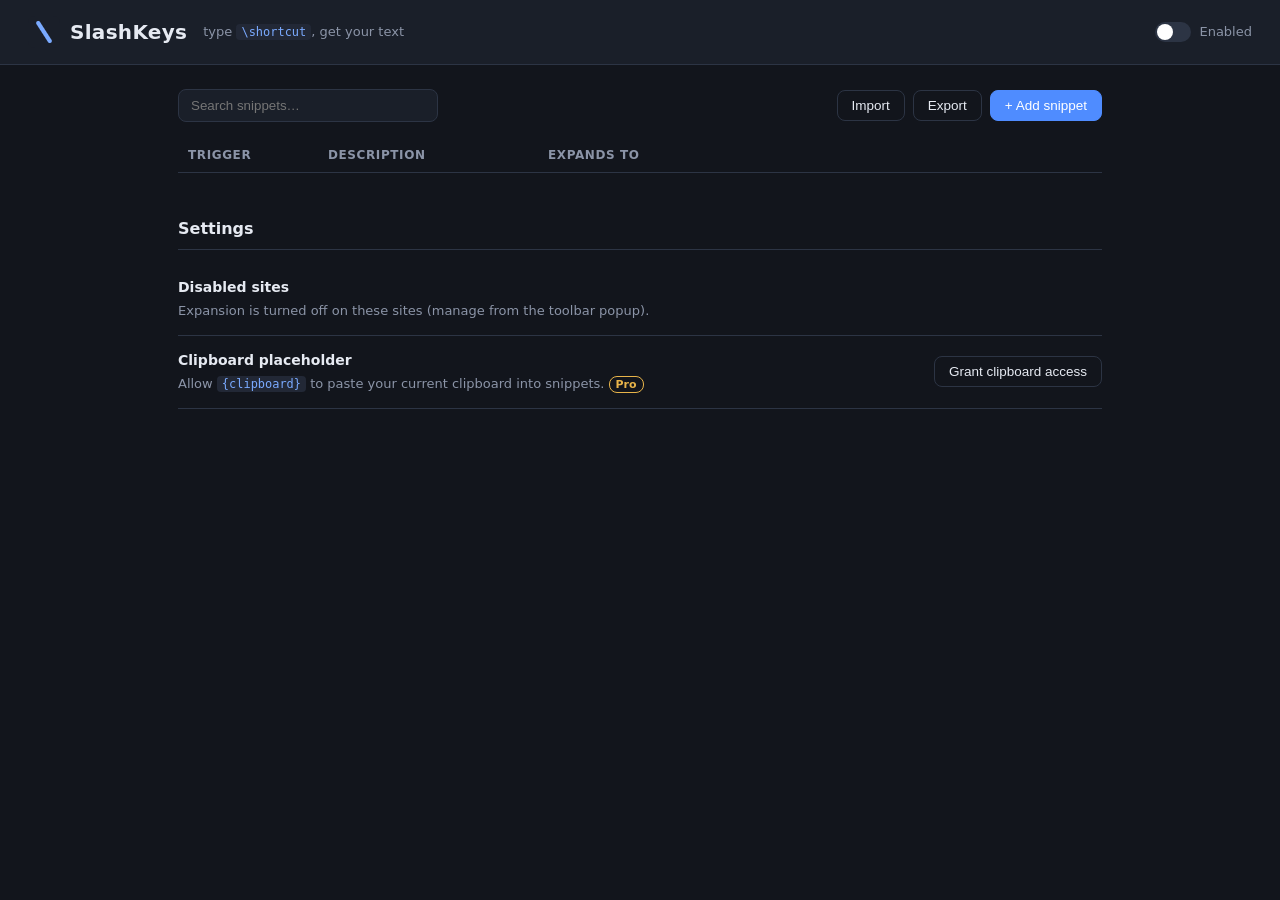
==== src/options/options.html @ 194c9e8b "SlashKeys v0.1.0 — MV3 text expander: engine, options, popup, freemium scaffold Co-Authored-By: Clau" ====
<!DOCTYPE html>
<html lang="en">
<head>
  <meta charset="UTF-8">
  <title>SlashKeys — Snippets</title>
  <link rel="stylesheet" href="options.css">
</head>
<body>
  <header>
    <div class="brand">
      <img src="../../assets/icons/icon32.png" alt="" onerror="this.style.display='none'">
      <h1>SlashKeys</h1>
      <span class="tagline">type <code>\shortcut</code>, get your text</span>
    </div>
    <div class="header-actions">
      <span id="pro-badge" class="badge hidden">PRO</span>
      <button id="upgrade-btn" class="btn btn-accent hidden">Upgrade to Pro</button>
      <label class="switch" title="Turn all expansion on/off">
        <input type="checkbox" id="global-enabled">
        <span class="slider"></span>
        <span class="switch-label">Enabled</span>
      </label>
    </div>
  </header>

  <main>
    <div class="toolbar">
      <input type="search" id="search" placeholder="Search snippets…">
      <span id="count" class="count"></span>
      <div class="toolbar-right">
        <button id="import-btn" class="btn btn-ghost">Import</button>
        <button id="export-btn" class="btn btn-ghost">Export</button>
        <button id="add-btn" class="btn btn-primary">+ Add snippet</button>
      </div>
    </div>

    <div id="limit-banner" class="banner hidden">
      You've reached the free limit of <b>20 snippets</b>.
      <button id="limit-upgrade" class="btn btn-accent btn-sm">Go unlimited with Pro</button>
    </div>

    <table id="snippet-table">
      <thead>
        <tr>
          <th style="width:140px">Trigger</th>
          <th style="width:220px">Description</th>
          <th>Expands to</th>
          <th style="width:130px"></th>
        </tr>
      </thead>
      <tbody id="tbody"></tbody>
    </table>
    <div id="empty" class="empty hidden">
      No snippets yet. Click <b>+ Add snippet</b> to create your first one, then type
      <code>\yourtrigger</code> in any text field on any website.
    </div>

    <section class="settings">
      <h2>Settings</h2>
      <div class="setting-row">
        <div>
          <b>Disabled sites</b>
          <p>Expansion is turned off on these sites (manage from the toolbar popup).</p>
        </div>
        <div id="disabled-sites" class="chips"></div>
      </div>
      <div class="setting-row">
        <div>
          <b>Clipboard placeholder</b>
          <p>Allow <code>{clipboard}</code> to paste your current clipboard into snippets. <span class="pro-tag">Pro</span></p>
        </div>
        <button id="clipboard-perm" class="btn btn-ghost">Grant clipboard access</button>
      </div>
    </section>
  </main>

  <!-- Add / Edit modal -->
  <div id="modal" class="modal-overlay hidden">
    <div class="modal">
      <h2 id="modal-title">Add snippet</h2>
      <label>Trigger
        <div class="trigger-input">
          <span class="prefix">\</span>
          <input type="text" id="f-trigger" placeholder="greeting" autocomplete="off" spellcheck="false">
        </div>
        <span class="hint">You'll type <code>\</code> + this to expand. Letters, numbers, dashes — no spaces.</span>
      </label>
      <label>Description <span class="hint-inline">(optional)</span>
        <input type="text" id="f-description" placeholder="Long greeting for tickets">
      </label>
      <label>Expands to
        <textarea id="f-content" rows="7" placeholder="Hi there,&#10;&#10;Thanks for reaching out!"></textarea>
      </label>
      <div class="placeholder-bar">
        <span>Insert:</span>
        <button class="chip-btn" data-ph="{date}">{date}</button>
        <button class="chip-btn" data-ph="{time}">{time}</button>
        <button class="chip-btn" data-ph="{date:YYYY-MM-DD}">{date:custom}</button>
        <button class="chip-btn" data-ph="{clipboard}">{clipboard}</button>
        <button class="chip-btn" data-ph="{cursor}">{cursor}</button>
        <span class="pro-tag" id="ph-pro-tag">Pro</span>
      </div>
      <div id="f-preview" class="preview hidden"></div>
      <div id="f-error" class="error hidden"></div>
      <div class="modal-actions">
        <button id="f-cancel" class="btn btn-ghost">Cancel</button>
        <button id="f-save" class="btn btn-primary">Save</button>
      </div>
    </div>
  </div>

  <input type="file" id="import-file" accept=".json,.txt,.csv" class="hidden">

  <script src="../lib/extpay.js"></script>
  <script src="../expander.js"></script>
  <script src="options.js"></script>
</body>
</html>
---- src/options/options.css ----
:root {
  --bg: #12151c;
  --bg-raised: #1a1f29;
  --bg-hover: #222836;
  --border: #2c3444;
  --text: #e6eaf2;
  --text-dim: #8b94a7;
  --accent: #4f8cff;
  --accent-lit: #7aaaff;
  --gold: #e8b44a;
  --danger: #e05555;
  --radius: 8px;
  --font-mono: ui-monospace, 'Cascadia Code', Consolas, monospace;
}

* { box-sizing: border-box; }

body {
  margin: 0;
  background: var(--bg);
  color: var(--text);
  font: 14px/1.5 system-ui, 'Segoe UI', sans-serif;
}

header {
  display: flex;
  align-items: center;
  justify-content: space-between;
  padding: 16px 28px;
  border-bottom: 1px solid var(--border);
  background: var(--bg-raised);
}

.brand { display: flex; align-items: center; gap: 10px; }
.brand h1 { font-size: 20px; margin: 0; letter-spacing: 0.3px; }
.tagline { color: var(--text-dim); font-size: 13px; margin-left: 6px; }

code {
  font-family: var(--font-mono);
  background: var(--bg-hover);
  padding: 1px 5px;
  border-radius: 4px;
  color: var(--accent-lit);
  font-size: 0.92em;
}

main { max-width: 980px; margin: 0 auto; padding: 24px 28px 60px; }

.header-actions { display: flex; align-items: center; gap: 14px; }

.badge {
  background: var(--gold);
  color: #1a1405;
  font-weight: 700;
  font-size: 11px;
  padding: 3px 8px;
  border-radius: 10px;
  letter-spacing: 0.5px;
}

.hidden { display: none !important; }

/* Buttons */
.btn {
  border: 1px solid var(--border);
  background: var(--bg-hover);
  color: var(--text);
  padding: 7px 14px;
  border-radius: var(--radius);
  cursor: pointer;
  font-size: 13.5px;
}
.btn:hover { filter: brightness(1.15); }
.btn-primary { background: var(--accent); border-color: var(--accent); color: #fff; }
.btn-accent { background: var(--gold); border-color: var(--gold); color: #1a1405; font-weight: 600; }
.btn-ghost { background: transparent; }
.btn-sm { padding: 4px 10px; font-size: 12.5px; }
.btn-icon {
  background: none; border: none; cursor: pointer; font-size: 15px;
  padding: 4px 6px; border-radius: 6px; color: var(--text-dim);
}
.btn-icon:hover { background: var(--bg-hover); color: var(--text); }

/* Toggle switch */
.switch { display: inline-flex; align-items: center; gap: 8px; cursor: pointer; }
.switch input { display: none; }
.slider {
  width: 36px; height: 20px; background: var(--border);
  border-radius: 20px; position: relative; transition: background 0.15s;
}
.slider::after {
  content: ''; position: absolute; top: 2px; left: 2px;
  width: 16px; height: 16px; background: #fff; border-radius: 50%;
  transition: left 0.15s;
}
.switch input:checked + .slider { background: var(--accent); }
.switch input:checked + .slider::after { left: 18px; }
.switch-label { font-size: 13px; color: var(--text-dim); }

/* Toolbar */
.toolbar { display: flex; align-items: center; gap: 12px; margin-bottom: 16px; }
.toolbar-right { margin-left: auto; display: flex; gap: 8px; }
#search {
  background: var(--bg-raised);
  border: 1px solid var(--border);
  color: var(--text);
  padding: 8px 12px;
  border-radius: var(--radius);
  width: 260px;
}
#search:focus { outline: none; border-color: var(--accent); }
.count { color: var(--text-dim); font-size: 13px; }

.banner {
  background: rgba(232, 180, 74, 0.1);
  border: 1px solid rgba(232, 180, 74, 0.4);
  padding: 10px 14px;
  border-radius: var(--radius);
  margin-bottom: 16px;
  display: flex;
  align-items: center;
  gap: 12px;
}

/* Table */
table { width: 100%; border-collapse: collapse; }
th {
  text-align: left; color: var(--text-dim); font-weight: 600;
  font-size: 12px; text-transform: uppercase; letter-spacing: 0.6px;
  padding: 8px 10px; border-bottom: 1px solid var(--border);
}
td { padding: 10px; border-bottom: 1px solid var(--border); vertical-align: top; }
tbody tr:hover { background: var(--bg-raised); }
.content-preview {
  color: var(--text-dim);
  white-space: nowrap; overflow: hidden; text-overflow: ellipsis;
  max-width: 420px; display: block;
}
.row-disabled { opacity: 0.45; }
.row-actions { display: flex; gap: 2px; justify-content: flex-end; }

.empty {
  text-align: center; color: var(--text-dim);
  padding: 48px 20px; border: 1px dashed var(--border); border-radius: var(--radius);
  margin-top: 12px;
}

/* Settings */
.settings { margin-top: 44px; }
.settings h2 { font-size: 16px; border-bottom: 1px solid var(--border); padding-bottom: 8px; }
.setting-row {
  display: flex; justify-content: space-between; align-items: center;
  gap: 20px; padding: 14px 0; border-bottom: 1px solid var(--border);
}
.setting-row p { margin: 3px 0 0; color: var(--text-dim); font-size: 13px; }
.chips { display: flex; gap: 6px; flex-wrap: wrap; }
.chip {
  background: var(--bg-hover); border: 1px solid var(--border);
  padding: 3px 10px; border-radius: 14px; font-size: 12.5px;
  display: inline-flex; align-items: center; gap: 6px;
}
.chip button { background: none; border: none; color: var(--text-dim); cursor: pointer; padding: 0; }
.pro-tag {
  color: var(--gold); font-size: 11px; font-weight: 700;
  border: 1px solid var(--gold); padding: 1px 6px; border-radius: 8px;
}

/* Modal */
.modal-overlay {
  position: fixed; inset: 0; background: rgba(0, 0, 0, 0.55);
  display: flex; align-items: center; justify-content: center; z-index: 50;
}
.modal {
  background: var(--bg-raised); border: 1px solid var(--border);
  border-radius: 12px; padding: 22px 24px; width: 560px; max-width: 92vw;
  max-height: 90vh; overflow-y: auto;
}
.modal h2 { margin: 0 0 16px; font-size: 17px; }
.modal label { display: block; margin-bottom: 14px; font-weight: 600; font-size: 13px; }
.modal input[type="text"], .modal textarea {
  display: block; width: 100%; margin-top: 5px;
  background: var(--bg); border: 1px solid var(--border); color: var(--text);
  padding: 8px 10px; border-radius: var(--radius); font: inherit;
}
.modal textarea { font-family: var(--font-mono); font-size: 13px; resize: vertical; }
.modal input:focus, .modal textarea:focus { outline: none; border-color: var(--accent); }
.trigger-input { display: flex; align-items: center; margin-top: 5px; }
.trigger-input .prefix {
  font-family: var(--font-mono); font-size: 16px; color: var(--accent-lit);
  background: var(--bg); border: 1px solid var(--border); border-right: none;
  border-radius: var(--radius) 0 0 var(--radius); padding: 7px 10px;
}
.trigger-input input { margin-top: 0 !important; border-radius: 0 var(--radius) var(--radius) 0 !important; }
.hint { display: block; font-weight: 400; color: var(--text-dim); font-size: 12px; margin-top: 4px; }
.hint-inline { font-weight: 400; color: var(--text-dim); font-size: 12px; }
.placeholder-bar {
  display: flex; align-items: center; gap: 6px; flex-wrap: wrap;
  font-size: 12.5px; color: var(--text-dim); margin-bottom: 12px;
}
.chip-btn {
  font-family: var(--font-mono); font-size: 12px;
  background: var(--bg-hover); color: var(--accent-lit);
  border: 1px solid var(--border); border-radius: 12px;
  padding: 2px 9px; cursor: pointer;
}
.chip-btn:hover { border-color: var(--accent); }
.preview {
  background: var(--bg); border: 1px solid var(--border); border-radius: var(--radius);
  padding: 10px 12px; font-size: 13px; white-space: pre-wrap;
  color: var(--text-dim); margin-bottom: 12px; max-height: 140px; overflow-y: auto;
}
.error { color: var(--danger); font-size: 13px; margin-bottom: 10px; }
.modal-actions { display: flex; justify-content: flex-end; gap: 10px; margin-top: 6px; }

.trigger-code {
  font-family: var(--font-mono); color: var(--accent-lit);
  background: var(--bg-hover); padding: 2px 7px; border-radius: 5px;
}
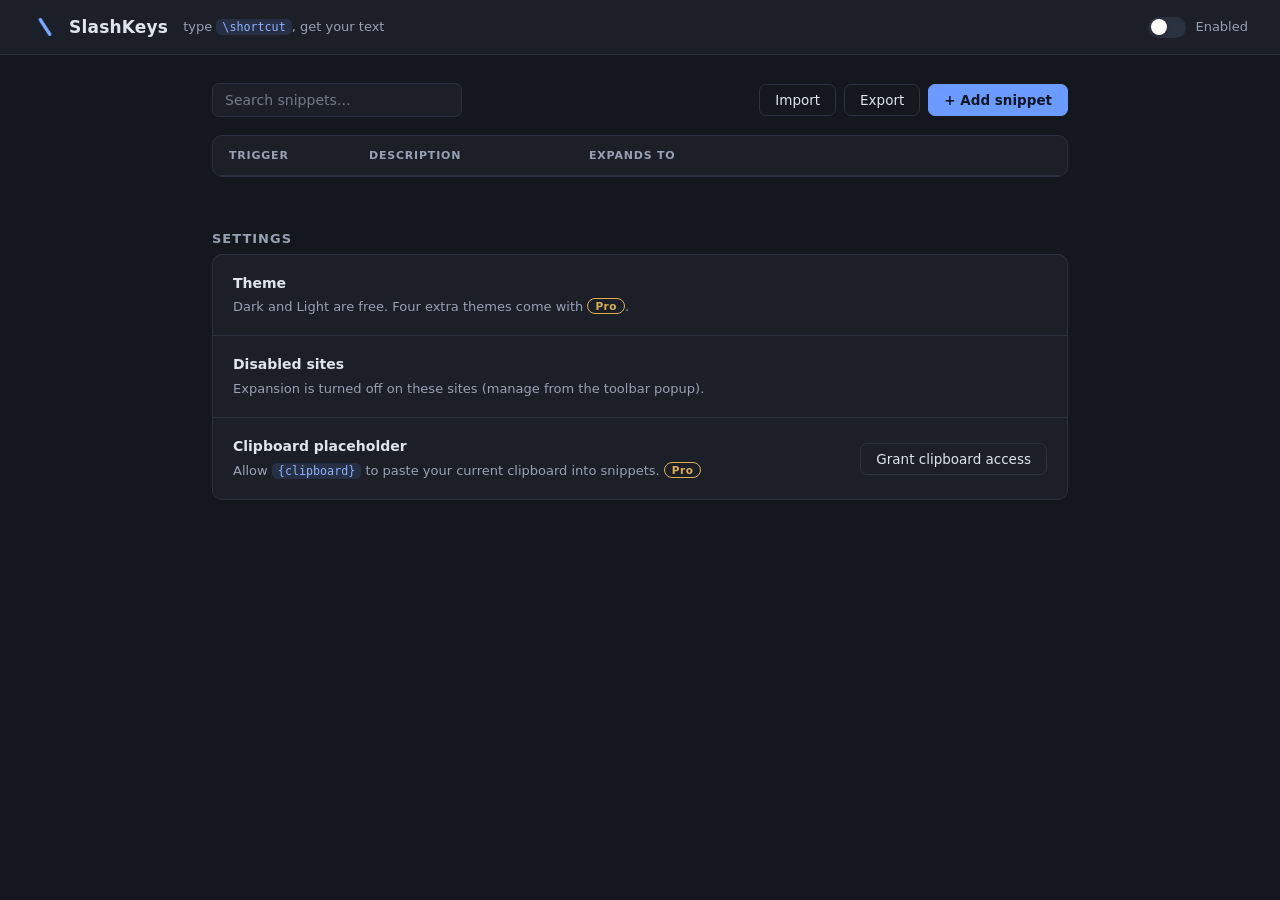
==== commit c16e0937: "UI overhaul: softer modern design + 6-theme system (Dark/Light free, 4 Pro themes) Co-Authored-By: C" ====
--- a/src/options/options.html
+++ b/src/options/options.html
@@ -3,6 +3,7 @@
 <head>
   <meta charset="UTF-8">
   <title>SlashKeys — Snippets</title>
+  <link rel="stylesheet" href="../themes.css">
   <link rel="stylesheet" href="options.css">
 </head>
 <body>
@@ -57,6 +58,13 @@
 
     <section class="settings">
       <h2>Settings</h2>
+      <div class="setting-row">
+        <div>
+          <b>Theme</b>
+          <p>Dark and Light are free. Four extra themes come with <span class="pro-tag">Pro</span>.</p>
+        </div>
+        <div id="theme-picker" class="theme-grid"></div>
+      </div>
       <div class="setting-row">
         <div>
           <b>Disabled sites</b>
--- a/src/themes.css
+++ b/src/themes.css
@@ -0,0 +1,118 @@
+/* SlashKeys theme system — every surface (options, popup) consumes these vars.
+   Theme is applied via <html data-theme="...">. Free: dark, light. Pro: the rest. */
+
+:root {
+  --radius: 10px;
+  --radius-sm: 7px;
+  --font-ui: "Segoe UI Variable Text", "Segoe UI", system-ui, -apple-system, sans-serif;
+  --font-mono: ui-monospace, "Cascadia Code", Consolas, monospace;
+
+  /* Dark (default) — soft, low-glare */
+  --bg: #15171e;
+  --bg-raised: #1c1f28;
+  --bg-hover: #242936;
+  --border: #2c3140;
+  --text: #dfe4ee;
+  --text-dim: #98a1b3;
+  --accent: #6c9bff;
+  --accent-soft: rgba(108, 155, 255, 0.13);
+  --accent-text: #8fb3ff;
+  --on-accent: #0e1524;
+  --gold: #dcae54;
+  --gold-soft: rgba(220, 174, 84, 0.12);
+  --danger: #e06c6c;
+  --shadow: 0 10px 34px rgba(0, 0, 0, 0.45);
+  color-scheme: dark;
+}
+
+:root[data-theme="light"] {
+  --bg: #f4f5f8;
+  --bg-raised: #ffffff;
+  --bg-hover: #edf0f5;
+  --border: #dfe3ea;
+  --text: #242b3d;
+  --text-dim: #64708a;
+  --accent: #3b76f0;
+  --accent-soft: rgba(59, 118, 240, 0.1);
+  --accent-text: #2b5fd0;
+  --on-accent: #ffffff;
+  --gold: #b8860b;
+  --gold-soft: rgba(184, 134, 11, 0.1);
+  --danger: #cc4949;
+  --shadow: 0 10px 30px rgba(30, 40, 70, 0.14);
+  color-scheme: light;
+}
+
+/* ── Pro themes ─────────────────────────────────────────────────────────── */
+
+:root[data-theme="midnight"] {
+  --bg: #0c0f16;
+  --bg-raised: #12161f;
+  --bg-hover: #1a1f2b;
+  --border: #232936;
+  --text: #d9dfec;
+  --text-dim: #8b94a8;
+  --accent: #4f8cff;
+  --accent-soft: rgba(79, 140, 255, 0.13);
+  --accent-text: #7aaaff;
+  --on-accent: #0a1020;
+  --gold: #e8b44a;
+  --gold-soft: rgba(232, 180, 74, 0.12);
+  --danger: #e05555;
+  --shadow: 0 12px 38px rgba(0, 0, 0, 0.6);
+  color-scheme: dark;
+}
+
+:root[data-theme="forest"] {
+  --bg: #121a15;
+  --bg-raised: #17221b;
+  --bg-hover: #1e2c23;
+  --border: #28372e;
+  --text: #dde8df;
+  --text-dim: #93a698;
+  --accent: #5fbf8a;
+  --accent-soft: rgba(95, 191, 138, 0.13);
+  --accent-text: #82d3a8;
+  --on-accent: #0c1710;
+  --gold: #d3b45c;
+  --gold-soft: rgba(211, 180, 92, 0.12);
+  --danger: #d96a5f;
+  --shadow: 0 10px 34px rgba(0, 0, 0, 0.5);
+  color-scheme: dark;
+}
+
+:root[data-theme="rose"] {
+  --bg: #faf4f2;
+  --bg-raised: #ffffff;
+  --bg-hover: #f4eae7;
+  --border: #e9dcd8;
+  --text: #3a2e32;
+  --text-dim: #8a7378;
+  --accent: #c96a75;
+  --accent-soft: rgba(201, 106, 117, 0.1);
+  --accent-text: #ad4f5b;
+  --on-accent: #ffffff;
+  --gold: #b08430;
+  --gold-soft: rgba(176, 132, 48, 0.1);
+  --danger: #c04545;
+  --shadow: 0 10px 28px rgba(90, 50, 60, 0.13);
+  color-scheme: light;
+}
+
+:root[data-theme="amoled"] {
+  --bg: #000000;
+  --bg-raised: #0c0c10;
+  --bg-hover: #16161c;
+  --border: #24242c;
+  --text: #e4e7ef;
+  --text-dim: #8f96a6;
+  --accent: #7aaaff;
+  --accent-soft: rgba(122, 170, 255, 0.12);
+  --accent-text: #9dc0ff;
+  --on-accent: #060a14;
+  --gold: #e3b45e;
+  --gold-soft: rgba(227, 180, 94, 0.12);
+  --danger: #e06c6c;
+  --shadow: 0 12px 40px rgba(0, 0, 0, 0.8);
+  color-scheme: dark;
+}
--- a/src/options/options.css
+++ b/src/options/options.css
@@ -1,218 +1,285 @@
-:root {
-  --bg: #12151c;
-  --bg-raised: #1a1f29;
-  --bg-hover: #222836;
-  --border: #2c3444;
-  --text: #e6eaf2;
-  --text-dim: #8b94a7;
-  --accent: #4f8cff;
-  --accent-lit: #7aaaff;
-  --gold: #e8b44a;
-  --danger: #e05555;
-  --radius: 8px;
-  --font-mono: ui-monospace, 'Cascadia Code', Consolas, monospace;
-}
-
 * { box-sizing: border-box; }
 
 body {
   margin: 0;
   background: var(--bg);
   color: var(--text);
-  font: 14px/1.5 system-ui, 'Segoe UI', sans-serif;
-}
+  font: 14px/1.55 var(--font-ui);
+  -webkit-font-smoothing: antialiased;
+}
+
+/* ── Header ──────────────────────────────────────────────────────────────── */
 
 header {
   display: flex;
   align-items: center;
   justify-content: space-between;
-  padding: 16px 28px;
+  padding: 14px 32px;
   border-bottom: 1px solid var(--border);
   background: var(--bg-raised);
-}
-
-.brand { display: flex; align-items: center; gap: 10px; }
-.brand h1 { font-size: 20px; margin: 0; letter-spacing: 0.3px; }
-.tagline { color: var(--text-dim); font-size: 13px; margin-left: 6px; }
+  position: sticky;
+  top: 0;
+  z-index: 10;
+}
+
+.brand { display: flex; align-items: center; gap: 11px; }
+.brand img { width: 26px; height: 26px; border-radius: 7px; }
+.brand h1 { font-size: 17px; margin: 0; font-weight: 650; letter-spacing: 0.2px; }
+.tagline { color: var(--text-dim); font-size: 13px; margin-left: 4px; }
 
 code {
   font-family: var(--font-mono);
-  background: var(--bg-hover);
-  padding: 1px 5px;
-  border-radius: 4px;
-  color: var(--accent-lit);
-  font-size: 0.92em;
-}
-
-main { max-width: 980px; margin: 0 auto; padding: 24px 28px 60px; }
-
-.header-actions { display: flex; align-items: center; gap: 14px; }
+  background: var(--accent-soft);
+  padding: 1px 6px;
+  border-radius: 5px;
+  color: var(--accent-text);
+  font-size: 0.9em;
+}
+
+main { max-width: 920px; margin: 0 auto; padding: 28px 32px 72px; }
+
+.header-actions { display: flex; align-items: center; gap: 16px; }
 
 .badge {
   background: var(--gold);
-  color: #1a1405;
+  color: var(--bg);
   font-weight: 700;
-  font-size: 11px;
-  padding: 3px 8px;
-  border-radius: 10px;
-  letter-spacing: 0.5px;
+  font-size: 10.5px;
+  padding: 3px 9px;
+  border-radius: 999px;
+  letter-spacing: 0.8px;
 }
 
 .hidden { display: none !important; }
 
-/* Buttons */
+/* ── Buttons ─────────────────────────────────────────────────────────────── */
+
 .btn {
   border: 1px solid var(--border);
-  background: var(--bg-hover);
+  background: var(--bg-raised);
   color: var(--text);
-  padding: 7px 14px;
-  border-radius: var(--radius);
+  padding: 7px 15px;
+  border-radius: var(--radius-sm);
   cursor: pointer;
-  font-size: 13.5px;
-}
-.btn:hover { filter: brightness(1.15); }
-.btn-primary { background: var(--accent); border-color: var(--accent); color: #fff; }
-.btn-accent { background: var(--gold); border-color: var(--gold); color: #1a1405; font-weight: 600; }
+  font: 500 13.5px var(--font-ui);
+  transition: background 0.13s, border-color 0.13s, transform 0.06s;
+}
+.btn:hover { background: var(--bg-hover); border-color: var(--text-dim); }
+.btn:active { transform: translateY(1px); }
+.btn-primary { background: var(--accent); border-color: var(--accent); color: var(--on-accent); font-weight: 600; }
+.btn-primary:hover { background: var(--accent); filter: brightness(1.08); }
+.btn-accent { background: var(--gold); border-color: var(--gold); color: var(--bg); font-weight: 600; }
+.btn-accent:hover { background: var(--gold); filter: brightness(1.06); }
 .btn-ghost { background: transparent; }
-.btn-sm { padding: 4px 10px; font-size: 12.5px; }
+.btn-sm { padding: 4px 11px; font-size: 12.5px; }
 .btn-icon {
-  background: none; border: none; cursor: pointer; font-size: 15px;
-  padding: 4px 6px; border-radius: 6px; color: var(--text-dim);
+  background: none; border: none; cursor: pointer; font-size: 14px;
+  padding: 5px 7px; border-radius: 6px; color: var(--text-dim);
+  transition: background 0.12s, color 0.12s;
 }
 .btn-icon:hover { background: var(--bg-hover); color: var(--text); }
 
-/* Toggle switch */
-.switch { display: inline-flex; align-items: center; gap: 8px; cursor: pointer; }
+:is(.btn, .btn-icon, input, textarea, .chip-btn):focus-visible {
+  outline: 2px solid var(--accent);
+  outline-offset: 1px;
+}
+
+/* ── Toggle switch ───────────────────────────────────────────────────────── */
+
+.switch { display: inline-flex; align-items: center; gap: 9px; cursor: pointer; }
 .switch input { display: none; }
 .slider {
-  width: 36px; height: 20px; background: var(--border);
-  border-radius: 20px; position: relative; transition: background 0.15s;
+  width: 38px; height: 21px; background: var(--border);
+  border-radius: 999px; position: relative; transition: background 0.18s;
+  flex-shrink: 0;
 }
 .slider::after {
-  content: ''; position: absolute; top: 2px; left: 2px;
+  content: ''; position: absolute; top: 2.5px; left: 2.5px;
   width: 16px; height: 16px; background: #fff; border-radius: 50%;
-  transition: left 0.15s;
+  transition: left 0.18s;
+  box-shadow: 0 1px 3px rgba(0, 0, 0, 0.35);
 }
 .switch input:checked + .slider { background: var(--accent); }
-.switch input:checked + .slider::after { left: 18px; }
+.switch input:checked + .slider::after { left: 19.5px; }
 .switch-label { font-size: 13px; color: var(--text-dim); }
 
-/* Toolbar */
-.toolbar { display: flex; align-items: center; gap: 12px; margin-bottom: 16px; }
+/* ── Toolbar ─────────────────────────────────────────────────────────────── */
+
+.toolbar { display: flex; align-items: center; gap: 14px; margin-bottom: 18px; }
 .toolbar-right { margin-left: auto; display: flex; gap: 8px; }
-#search {
+
+input[type="search"], .modal input[type="text"], .modal textarea {
   background: var(--bg-raised);
   border: 1px solid var(--border);
   color: var(--text);
   padding: 8px 12px;
+  border-radius: var(--radius-sm);
+  font: 14px var(--font-ui);
+  transition: border-color 0.13s;
+}
+input[type="search"] { width: 250px; }
+input[type="search"]:focus, .modal input:focus, .modal textarea:focus {
+  outline: none;
+  border-color: var(--accent);
+}
+input::placeholder, textarea::placeholder { color: var(--text-dim); opacity: 0.7; }
+
+.count { color: var(--text-dim); font-size: 13px; }
+
+.banner {
+  background: var(--gold-soft);
+  border: 1px solid var(--gold);
+  padding: 11px 16px;
   border-radius: var(--radius);
-  width: 260px;
-}
-#search:focus { outline: none; border-color: var(--accent); }
-.count { color: var(--text-dim); font-size: 13px; }
-
-.banner {
-  background: rgba(232, 180, 74, 0.1);
-  border: 1px solid rgba(232, 180, 74, 0.4);
-  padding: 10px 14px;
-  border-radius: var(--radius);
-  margin-bottom: 16px;
+  margin-bottom: 18px;
   display: flex;
   align-items: center;
-  gap: 12px;
-}
-
-/* Table */
-table { width: 100%; border-collapse: collapse; }
+  gap: 14px;
+}
+
+/* ── Snippet table ───────────────────────────────────────────────────────── */
+
+#snippet-table {
+  width: 100%;
+  border-collapse: separate;
+  border-spacing: 0;
+  background: var(--bg-raised);
+  border: 1px solid var(--border);
+  border-radius: var(--radius);
+  overflow: hidden;
+}
 th {
   text-align: left; color: var(--text-dim); font-weight: 600;
-  font-size: 12px; text-transform: uppercase; letter-spacing: 0.6px;
-  padding: 8px 10px; border-bottom: 1px solid var(--border);
-}
-td { padding: 10px; border-bottom: 1px solid var(--border); vertical-align: top; }
-tbody tr:hover { background: var(--bg-raised); }
+  font-size: 11px; text-transform: uppercase; letter-spacing: 0.8px;
+  padding: 11px 16px; border-bottom: 1px solid var(--border);
+  background: var(--bg-raised);
+}
+td { padding: 13px 16px; border-bottom: 1px solid var(--border); vertical-align: middle; }
+tbody tr:last-child td { border-bottom: none; }
+tbody tr { transition: background 0.1s; }
+tbody tr:hover { background: var(--bg-hover); }
 .content-preview {
   color: var(--text-dim);
   white-space: nowrap; overflow: hidden; text-overflow: ellipsis;
-  max-width: 420px; display: block;
-}
-.row-disabled { opacity: 0.45; }
-.row-actions { display: flex; gap: 2px; justify-content: flex-end; }
+  max-width: 400px; display: block; font-size: 13.5px;
+}
+.row-disabled { opacity: 0.4; }
+.row-actions { display: flex; gap: 2px; justify-content: flex-end; opacity: 0.35; transition: opacity 0.12s; }
+tbody tr:hover .row-actions { opacity: 1; }
+
+.trigger-code {
+  font-family: var(--font-mono);
+  color: var(--accent-text);
+  background: var(--accent-soft);
+  padding: 3px 9px;
+  border-radius: 6px;
+  font-size: 13px;
+}
 
 .empty {
   text-align: center; color: var(--text-dim);
-  padding: 48px 20px; border: 1px dashed var(--border); border-radius: var(--radius);
-  margin-top: 12px;
-}
-
-/* Settings */
-.settings { margin-top: 44px; }
-.settings h2 { font-size: 16px; border-bottom: 1px solid var(--border); padding-bottom: 8px; }
+  padding: 56px 20px; border: 1.5px dashed var(--border); border-radius: var(--radius);
+  margin-top: 12px; font-size: 14.5px;
+}
+
+/* ── Settings ────────────────────────────────────────────────────────────── */
+
+.settings { margin-top: 52px; }
+.settings h2 {
+  font-size: 13px; color: var(--text-dim); text-transform: uppercase;
+  letter-spacing: 1px; font-weight: 650; margin-bottom: 4px;
+}
 .setting-row {
   display: flex; justify-content: space-between; align-items: center;
-  gap: 20px; padding: 14px 0; border-bottom: 1px solid var(--border);
-}
-.setting-row p { margin: 3px 0 0; color: var(--text-dim); font-size: 13px; }
-.chips { display: flex; gap: 6px; flex-wrap: wrap; }
+  gap: 24px; padding: 18px 20px; border: 1px solid var(--border);
+  border-bottom: none; background: var(--bg-raised);
+}
+.setting-row:first-of-type { border-radius: var(--radius) var(--radius) 0 0; }
+.setting-row:last-of-type { border-bottom: 1px solid var(--border); border-radius: 0 0 var(--radius) var(--radius); }
+.setting-row b { font-weight: 600; }
+.setting-row p { margin: 3px 0 0; color: var(--text-dim); font-size: 13px; max-width: 480px; }
+
+.chips { display: flex; gap: 7px; flex-wrap: wrap; justify-content: flex-end; }
 .chip {
   background: var(--bg-hover); border: 1px solid var(--border);
-  padding: 3px 10px; border-radius: 14px; font-size: 12.5px;
-  display: inline-flex; align-items: center; gap: 6px;
-}
-.chip button { background: none; border: none; color: var(--text-dim); cursor: pointer; padding: 0; }
+  padding: 3px 11px; border-radius: 999px; font-size: 12.5px;
+  display: inline-flex; align-items: center; gap: 7px;
+}
+.chip button { background: none; border: none; color: var(--text-dim); cursor: pointer; padding: 0; font-size: 12px; }
+.chip button:hover { color: var(--danger); }
+
 .pro-tag {
-  color: var(--gold); font-size: 11px; font-weight: 700;
-  border: 1px solid var(--gold); padding: 1px 6px; border-radius: 8px;
-}
-
-/* Modal */
+  color: var(--gold); font-size: 10.5px; font-weight: 700;
+  border: 1px solid var(--gold); padding: 1px 7px; border-radius: 999px;
+  letter-spacing: 0.5px; vertical-align: 1px;
+}
+
+/* ── Theme picker ────────────────────────────────────────────────────────── */
+
+.theme-grid { display: flex; gap: 10px; flex-wrap: wrap; justify-content: flex-end; }
+.theme-swatch {
+  width: 66px; padding: 7px 6px 6px; border-radius: var(--radius-sm);
+  border: 1.5px solid var(--border); background: var(--bg-hover);
+  cursor: pointer; text-align: center; transition: border-color 0.12s, transform 0.08s;
+  position: relative; font: 11px var(--font-ui); color: var(--text-dim);
+}
+.theme-swatch:hover { transform: translateY(-1px); border-color: var(--text-dim); }
+.theme-swatch.active { border-color: var(--accent); color: var(--text); }
+.theme-swatch .dot {
+  display: block; height: 26px; border-radius: 5px; margin-bottom: 5px;
+  border: 1px solid rgba(128, 128, 128, 0.25);
+}
+.theme-swatch .lock {
+  position: absolute; top: 3px; right: 5px; font-size: 10px; color: var(--gold);
+}
+
+/* ── Modal ───────────────────────────────────────────────────────────────── */
+
 .modal-overlay {
-  position: fixed; inset: 0; background: rgba(0, 0, 0, 0.55);
+  position: fixed; inset: 0; background: rgba(0, 0, 0, 0.45);
+  backdrop-filter: blur(3px);
   display: flex; align-items: center; justify-content: center; z-index: 50;
 }
 .modal {
   background: var(--bg-raised); border: 1px solid var(--border);
-  border-radius: 12px; padding: 22px 24px; width: 560px; max-width: 92vw;
+  border-radius: 14px; padding: 24px 26px; width: 560px; max-width: 92vw;
   max-height: 90vh; overflow-y: auto;
-}
-.modal h2 { margin: 0 0 16px; font-size: 17px; }
-.modal label { display: block; margin-bottom: 14px; font-weight: 600; font-size: 13px; }
-.modal input[type="text"], .modal textarea {
-  display: block; width: 100%; margin-top: 5px;
-  background: var(--bg); border: 1px solid var(--border); color: var(--text);
-  padding: 8px 10px; border-radius: var(--radius); font: inherit;
-}
-.modal textarea { font-family: var(--font-mono); font-size: 13px; resize: vertical; }
-.modal input:focus, .modal textarea:focus { outline: none; border-color: var(--accent); }
-.trigger-input { display: flex; align-items: center; margin-top: 5px; }
+  box-shadow: var(--shadow);
+}
+.modal h2 { margin: 0 0 18px; font-size: 17px; font-weight: 650; }
+.modal label { display: block; margin-bottom: 15px; font-weight: 600; font-size: 13px; }
+.modal input[type="text"], .modal textarea { display: block; width: 100%; margin-top: 6px; }
+.modal textarea { font-family: var(--font-mono); font-size: 13px; resize: vertical; line-height: 1.5; }
+
+.trigger-input { display: flex; align-items: stretch; margin-top: 6px; }
 .trigger-input .prefix {
-  font-family: var(--font-mono); font-size: 16px; color: var(--accent-lit);
-  background: var(--bg); border: 1px solid var(--border); border-right: none;
-  border-radius: var(--radius) 0 0 var(--radius); padding: 7px 10px;
-}
-.trigger-input input { margin-top: 0 !important; border-radius: 0 var(--radius) var(--radius) 0 !important; }
-.hint { display: block; font-weight: 400; color: var(--text-dim); font-size: 12px; margin-top: 4px; }
+  font-family: var(--font-mono); font-size: 16px; color: var(--accent-text);
+  background: var(--accent-soft); border: 1px solid var(--border); border-right: none;
+  border-radius: var(--radius-sm) 0 0 var(--radius-sm);
+  padding: 7px 12px; display: flex; align-items: center;
+}
+.trigger-input input { margin-top: 0 !important; border-radius: 0 var(--radius-sm) var(--radius-sm) 0 !important; flex: 1; }
+
+.hint { display: block; font-weight: 400; color: var(--text-dim); font-size: 12px; margin-top: 5px; }
 .hint-inline { font-weight: 400; color: var(--text-dim); font-size: 12px; }
+
 .placeholder-bar {
   display: flex; align-items: center; gap: 6px; flex-wrap: wrap;
-  font-size: 12.5px; color: var(--text-dim); margin-bottom: 12px;
+  font-size: 12.5px; color: var(--text-dim); margin-bottom: 14px;
 }
 .chip-btn {
   font-family: var(--font-mono); font-size: 12px;
-  background: var(--bg-hover); color: var(--accent-lit);
-  border: 1px solid var(--border); border-radius: 12px;
-  padding: 2px 9px; cursor: pointer;
+  background: var(--accent-soft); color: var(--accent-text);
+  border: 1px solid transparent; border-radius: 999px;
+  padding: 3px 10px; cursor: pointer; transition: border-color 0.12s;
 }
 .chip-btn:hover { border-color: var(--accent); }
+
 .preview {
-  background: var(--bg); border: 1px solid var(--border); border-radius: var(--radius);
-  padding: 10px 12px; font-size: 13px; white-space: pre-wrap;
-  color: var(--text-dim); margin-bottom: 12px; max-height: 140px; overflow-y: auto;
-}
-.error { color: var(--danger); font-size: 13px; margin-bottom: 10px; }
-.modal-actions { display: flex; justify-content: flex-end; gap: 10px; margin-top: 6px; }
-
-.trigger-code {
-  font-family: var(--font-mono); color: var(--accent-lit);
-  background: var(--bg-hover); padding: 2px 7px; border-radius: 5px;
-}
+  background: var(--bg); border: 1px solid var(--border); border-radius: var(--radius-sm);
+  padding: 11px 13px; font-size: 13px; white-space: pre-wrap;
+  color: var(--text-dim); margin-bottom: 14px; max-height: 140px; overflow-y: auto;
+  font-family: var(--font-mono);
+}
+.error { color: var(--danger); font-size: 13px; margin-bottom: 12px; }
+.modal-actions { display: flex; justify-content: flex-end; gap: 10px; margin-top: 8px; }
